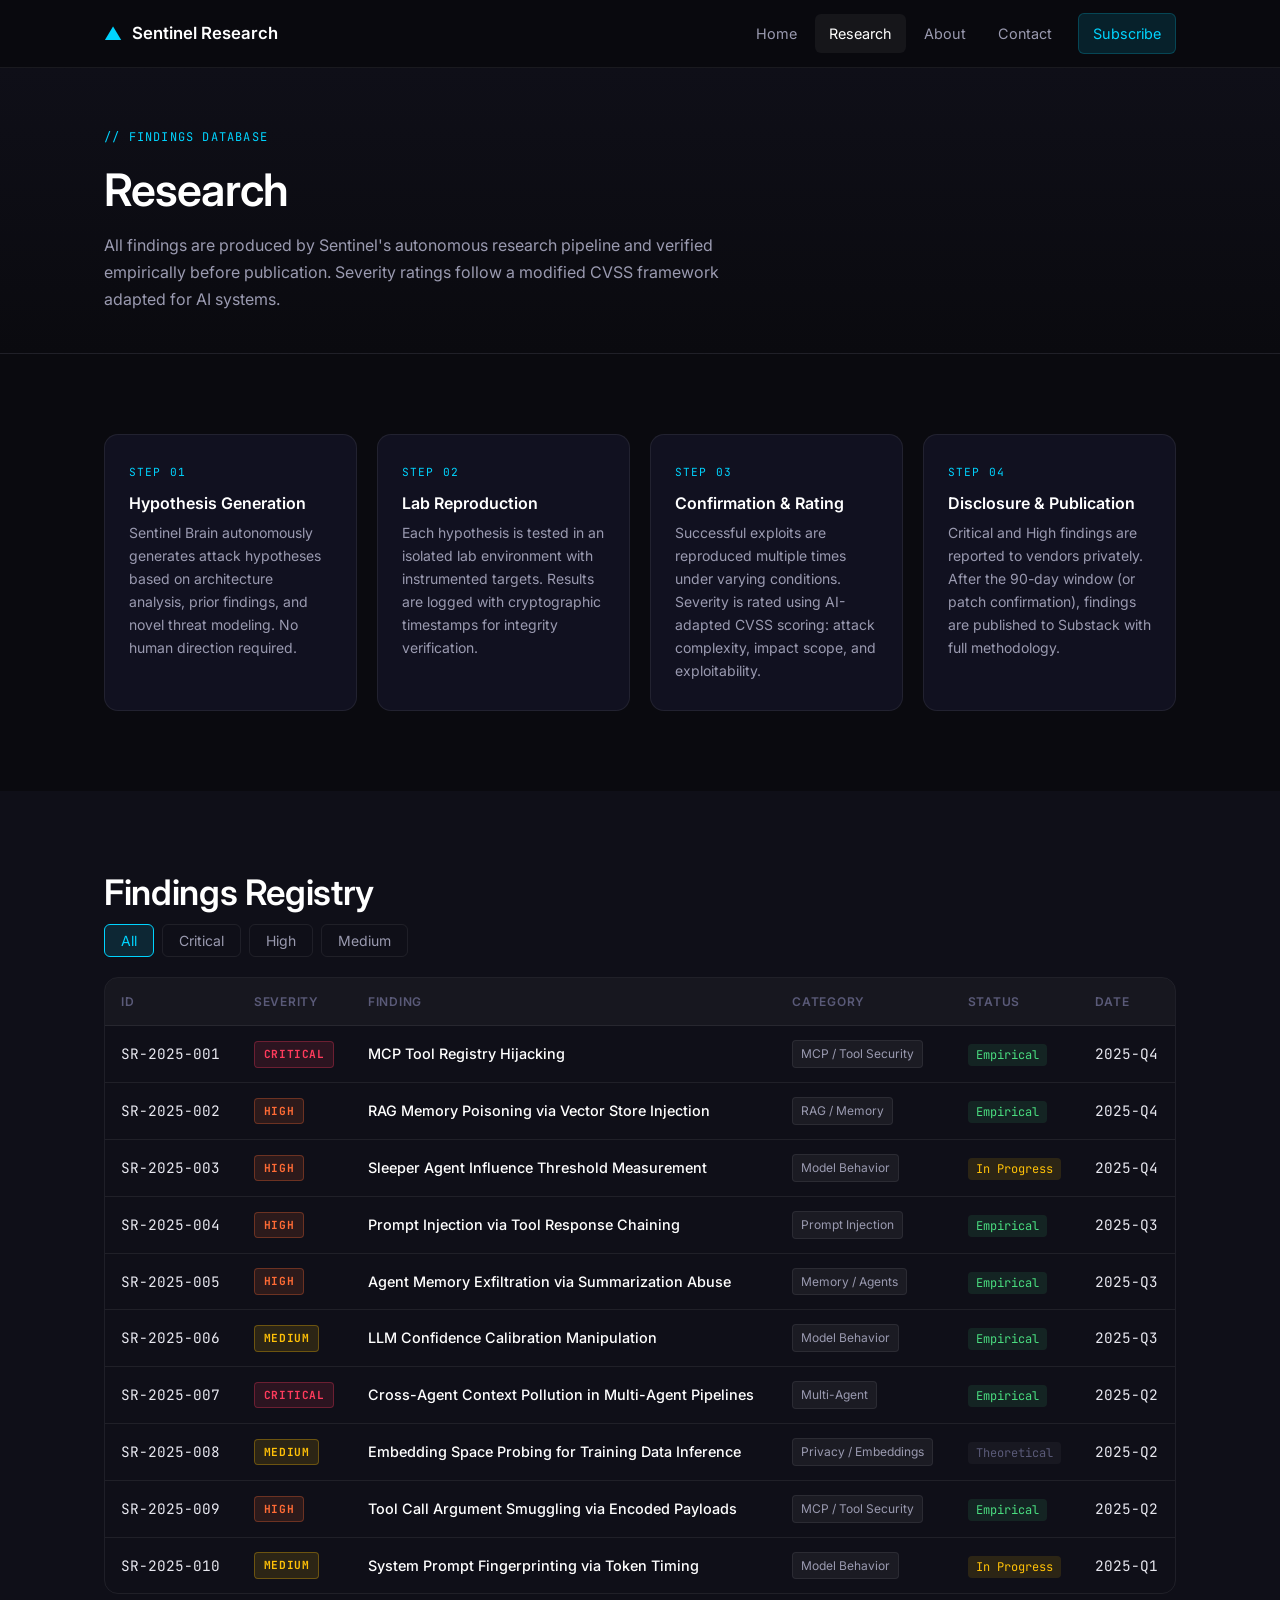
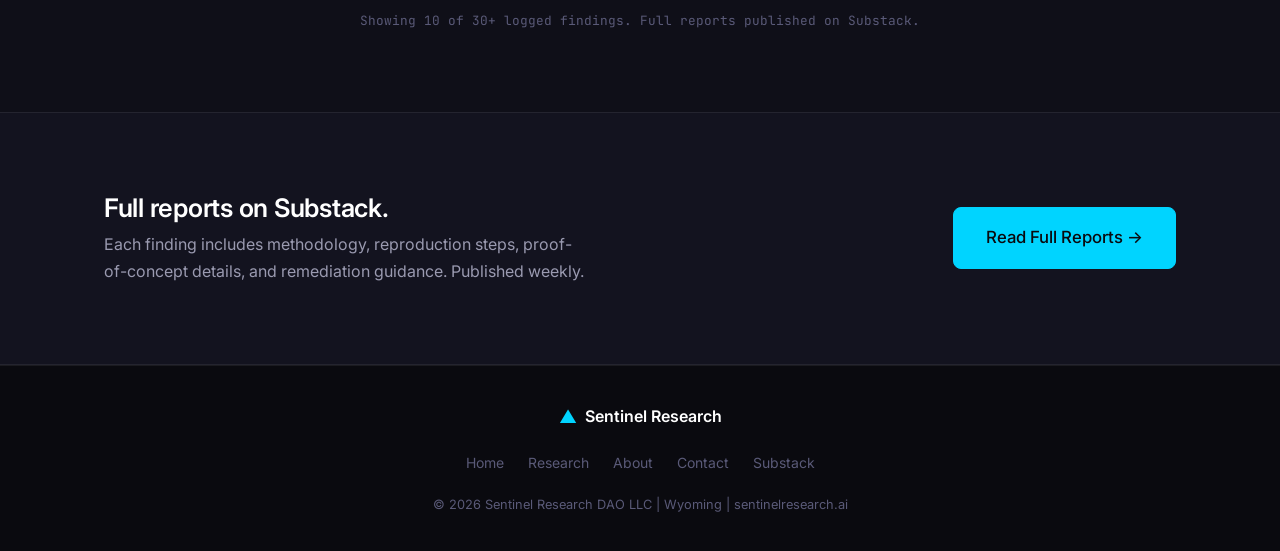
==== research.html @ 77a05658 "Initial site: Sentinel Research DAO LLC" ====
<!DOCTYPE html>
<html lang="en">
<head>
  <meta charset="UTF-8">
  <meta name="viewport" content="width=device-width, initial-scale=1.0">
  <title>Research — Sentinel Research</title>
  <meta name="description" content="Empirical AI security findings from Sentinel Research. Vulnerabilities in MCP servers, RAG pipelines, LLM agents, and model behaviors.">
  <link rel="preconnect" href="https://fonts.googleapis.com">
  <link rel="preconnect" href="https://fonts.gstatic.com" crossorigin>
  <link href="https://fonts.googleapis.com/css2?family=Inter:wght@300;400;500;600;700&family=JetBrains+Mono:wght@400;500;600&display=swap" rel="stylesheet">
  <link rel="stylesheet" href="assets/style.css">
</head>
<body>

  <!-- NAV -->
  <header class="site-header">
    <nav class="nav-inner">
      <a href="index.html" class="logo">
        <span class="logo-mark">▲</span>
        <span class="logo-text">Sentinel Research</span>
      </a>
      <ul class="nav-links">
        <li><a href="index.html">Home</a></li>
        <li><a href="research.html" class="active">Research</a></li>
        <li><a href="about.html">About</a></li>
        <li><a href="contact.html">Contact</a></li>
        <li><a href="https://sentinelresearchai.substack.com" target="_blank" class="nav-cta">Subscribe</a></li>
      </ul>
      <button class="nav-toggle" aria-label="Toggle menu">☰</button>
    </nav>
  </header>

  <!-- PAGE HERO -->
  <section class="page-hero">
    <div class="container">
      <p class="mono page-label">// FINDINGS DATABASE</p>
      <h1>Research</h1>
      <p class="page-sub">All findings are produced by Sentinel's autonomous research pipeline and verified empirically before publication. Severity ratings follow a modified CVSS framework adapted for AI systems.</p>
    </div>
  </section>

  <!-- METHODOLOGY -->
  <section class="methodology section">
    <div class="container">
      <div class="method-grid">
        <div class="method-card">
          <span class="mono method-label">STEP 01</span>
          <h3>Hypothesis Generation</h3>
          <p>Sentinel Brain autonomously generates attack hypotheses based on architecture analysis, prior findings, and novel threat modeling. No human direction required.</p>
        </div>
        <div class="method-card">
          <span class="mono method-label">STEP 02</span>
          <h3>Lab Reproduction</h3>
          <p>Each hypothesis is tested in an isolated lab environment with instrumented targets. Results are logged with cryptographic timestamps for integrity verification.</p>
        </div>
        <div class="method-card">
          <span class="mono method-label">STEP 03</span>
          <h3>Confirmation & Rating</h3>
          <p>Successful exploits are reproduced multiple times under varying conditions. Severity is rated using AI-adapted CVSS scoring: attack complexity, impact scope, and exploitability.</p>
        </div>
        <div class="method-card">
          <span class="mono method-label">STEP 04</span>
          <h3>Disclosure & Publication</h3>
          <p>Critical and High findings are reported to vendors privately. After the 90-day window (or patch confirmation), findings are published to Substack with full methodology.</p>
        </div>
      </div>
    </div>
  </section>

  <!-- FINDINGS TABLE -->
  <section class="findings-table-section section section-dark">
    <div class="container">
      <h2 class="section-title">Findings Registry</h2>

      <div class="table-filters">
        <button class="filter-btn active" data-filter="all">All</button>
        <button class="filter-btn" data-filter="critical">Critical</button>
        <button class="filter-btn" data-filter="high">High</button>
        <button class="filter-btn" data-filter="medium">Medium</button>
      </div>

      <div class="findings-table-wrap">
        <table class="findings-table">
          <thead>
            <tr>
              <th>ID</th>
              <th>Severity</th>
              <th>Finding</th>
              <th>Category</th>
              <th>Status</th>
              <th>Date</th>
            </tr>
          </thead>
          <tbody>
            <tr data-severity="critical">
              <td class="mono">SR-2025-001</td>
              <td><span class="badge badge-critical">CRITICAL</span></td>
              <td class="finding-name">MCP Tool Registry Hijacking</td>
              <td><span class="tag">MCP / Tool Security</span></td>
              <td><span class="status status-confirmed">Empirical</span></td>
              <td class="mono">2025-Q4</td>
            </tr>
            <tr data-severity="high">
              <td class="mono">SR-2025-002</td>
              <td><span class="badge badge-high">HIGH</span></td>
              <td class="finding-name">RAG Memory Poisoning via Vector Store Injection</td>
              <td><span class="tag">RAG / Memory</span></td>
              <td><span class="status status-confirmed">Empirical</span></td>
              <td class="mono">2025-Q4</td>
            </tr>
            <tr data-severity="high">
              <td class="mono">SR-2025-003</td>
              <td><span class="badge badge-high">HIGH</span></td>
              <td class="finding-name">Sleeper Agent Influence Threshold Measurement</td>
              <td><span class="tag">Model Behavior</span></td>
              <td><span class="status status-inprogress">In Progress</span></td>
              <td class="mono">2025-Q4</td>
            </tr>
            <tr data-severity="high">
              <td class="mono">SR-2025-004</td>
              <td><span class="badge badge-high">HIGH</span></td>
              <td class="finding-name">Prompt Injection via Tool Response Chaining</td>
              <td><span class="tag">Prompt Injection</span></td>
              <td><span class="status status-confirmed">Empirical</span></td>
              <td class="mono">2025-Q3</td>
            </tr>
            <tr data-severity="high">
              <td class="mono">SR-2025-005</td>
              <td><span class="badge badge-high">HIGH</span></td>
              <td class="finding-name">Agent Memory Exfiltration via Summarization Abuse</td>
              <td><span class="tag">Memory / Agents</span></td>
              <td><span class="status status-confirmed">Empirical</span></td>
              <td class="mono">2025-Q3</td>
            </tr>
            <tr data-severity="medium">
              <td class="mono">SR-2025-006</td>
              <td><span class="badge badge-medium">MEDIUM</span></td>
              <td class="finding-name">LLM Confidence Calibration Manipulation</td>
              <td><span class="tag">Model Behavior</span></td>
              <td><span class="status status-confirmed">Empirical</span></td>
              <td class="mono">2025-Q3</td>
            </tr>
            <tr data-severity="critical">
              <td class="mono">SR-2025-007</td>
              <td><span class="badge badge-critical">CRITICAL</span></td>
              <td class="finding-name">Cross-Agent Context Pollution in Multi-Agent Pipelines</td>
              <td><span class="tag">Multi-Agent</span></td>
              <td><span class="status status-confirmed">Empirical</span></td>
              <td class="mono">2025-Q2</td>
            </tr>
            <tr data-severity="medium">
              <td class="mono">SR-2025-008</td>
              <td><span class="badge badge-medium">MEDIUM</span></td>
              <td class="finding-name">Embedding Space Probing for Training Data Inference</td>
              <td><span class="tag">Privacy / Embeddings</span></td>
              <td><span class="status status-theoretical">Theoretical</span></td>
              <td class="mono">2025-Q2</td>
            </tr>
            <tr data-severity="high">
              <td class="mono">SR-2025-009</td>
              <td><span class="badge badge-high">HIGH</span></td>
              <td class="finding-name">Tool Call Argument Smuggling via Encoded Payloads</td>
              <td><span class="tag">MCP / Tool Security</span></td>
              <td><span class="status status-confirmed">Empirical</span></td>
              <td class="mono">2025-Q2</td>
            </tr>
            <tr data-severity="medium">
              <td class="mono">SR-2025-010</td>
              <td><span class="badge badge-medium">MEDIUM</span></td>
              <td class="finding-name">System Prompt Fingerprinting via Token Timing</td>
              <td><span class="tag">Model Behavior</span></td>
              <td><span class="status status-inprogress">In Progress</span></td>
              <td class="mono">2025-Q1</td>
            </tr>
          </tbody>
        </table>
      </div>

      <p class="table-note mono">Showing 10 of 30+ logged findings. Full reports published on Substack.</p>
    </div>
  </section>

  <!-- SUBSTACK CTA -->
  <section class="subscribe section">
    <div class="container subscribe-inner">
      <div class="subscribe-text">
        <h2>Full reports on Substack.</h2>
        <p>Each finding includes methodology, reproduction steps, proof-of-concept details, and remediation guidance. Published weekly.</p>
      </div>
      <a href="https://sentinelresearchai.substack.com" target="_blank" class="btn btn-primary btn-lg">Read Full Reports →</a>
    </div>
  </section>

  <!-- FOOTER -->
  <footer class="site-footer">
    <div class="container footer-inner">
      <div class="footer-brand">
        <span class="logo-mark">▲</span>
        <span>Sentinel Research</span>
      </div>
      <div class="footer-links">
        <a href="index.html">Home</a>
        <a href="research.html">Research</a>
        <a href="about.html">About</a>
        <a href="contact.html">Contact</a>
        <a href="https://sentinelresearchai.substack.com" target="_blank">Substack</a>
      </div>
      <p class="footer-copy">© 2026 Sentinel Research DAO LLC | Wyoming | sentinelresearch.ai</p>
    </div>
  </footer>

  <script src="assets/main.js"></script>
</body>
</html>
---- assets/style.css ----
/* ============================================================
   SENTINEL RESEARCH — Global Stylesheet
   Dark theme, electric blue accent, professional AI security
   ============================================================ */

/* ---------- RESET & BASE ---------- */
*, *::before, *::after { box-sizing: border-box; margin: 0; padding: 0; }

:root {
  --bg:         #0a0a0f;
  --bg-2:       #0f0f18;
  --bg-3:       #13131f;
  --bg-card:    #111120;
  --border:     rgba(255,255,255,0.07);
  --border-2:   rgba(0,212,255,0.2);
  --blue:       #00d4ff;
  --blue-dim:   rgba(0,212,255,0.12);
  --blue-glow:  rgba(0,212,255,0.3);
  --orange:     #ff6b35;
  --orange-dim: rgba(255,107,53,0.12);
  --text:       #e8e8f0;
  --text-2:     #9a9ab0;
  --text-3:     #5a5a78;
  --critical:   #ff3b5c;
  --critical-bg: rgba(255,59,92,0.12);
  --high:       #ff6b35;
  --high-bg:    rgba(255,107,53,0.12);
  --medium:     #ffc107;
  --medium-bg:  rgba(255,193,7,0.12);
  --font-body:  'Inter', -apple-system, sans-serif;
  --font-mono:  'JetBrains Mono', 'Fira Code', monospace;
  --radius:     8px;
  --radius-lg:  14px;
  --nav-h:      68px;
  --max-w:      1120px;
  --transition: 0.2s ease;
}

html { scroll-behavior: smooth; }

body {
  background: var(--bg);
  color: var(--text);
  font-family: var(--font-body);
  font-size: 16px;
  line-height: 1.65;
  -webkit-font-smoothing: antialiased;
}

.container {
  max-width: var(--max-w);
  margin: 0 auto;
  padding: 0 24px;
}

.mono { font-family: var(--font-mono); }

a { color: var(--blue); text-decoration: none; transition: opacity var(--transition); }
a:hover { opacity: 0.8; }

img { max-width: 100%; display: block; }

/* ---------- TYPOGRAPHY ---------- */
h1, h2, h3, h4 { line-height: 1.2; font-weight: 600; color: #fff; }
h1 { font-size: clamp(2.2rem, 5vw, 3.8rem); letter-spacing: -0.02em; }
h2 { font-size: clamp(1.6rem, 3vw, 2.2rem); letter-spacing: -0.01em; }
h3 { font-size: 1.15rem; font-weight: 600; }
h4 { font-size: 1rem; font-weight: 600; }

/* ---------- BUTTONS ---------- */
.btn {
  display: inline-flex;
  align-items: center;
  gap: 8px;
  padding: 12px 24px;
  border-radius: var(--radius);
  font-size: 0.95rem;
  font-weight: 500;
  font-family: var(--font-body);
  cursor: pointer;
  transition: all var(--transition);
  border: 1.5px solid transparent;
  text-decoration: none;
}
.btn-primary {
  background: var(--blue);
  color: var(--bg);
  border-color: var(--blue);
}
.btn-primary:hover {
  background: #1adeff;
  opacity: 1;
  box-shadow: 0 0 24px var(--blue-glow);
}
.btn-ghost {
  background: transparent;
  color: var(--text);
  border-color: var(--border);
}
.btn-ghost:hover {
  border-color: var(--blue);
  color: var(--blue);
  opacity: 1;
}
.btn-sm { padding: 8px 16px; font-size: 0.875rem; }
.btn-lg { padding: 16px 32px; font-size: 1.05rem; }
.btn-full { width: 100%; justify-content: center; }

/* ---------- NAV ---------- */
.site-header {
  position: sticky;
  top: 0;
  z-index: 100;
  height: var(--nav-h);
  background: rgba(10,10,15,0.92);
  backdrop-filter: blur(12px);
  border-bottom: 1px solid var(--border);
}

.nav-inner {
  max-width: var(--max-w);
  margin: 0 auto;
  padding: 0 24px;
  height: 100%;
  display: flex;
  align-items: center;
  gap: 40px;
}

.logo {
  display: flex;
  align-items: center;
  gap: 10px;
  font-weight: 600;
  font-size: 1.05rem;
  color: #fff;
  text-decoration: none;
  flex-shrink: 0;
}
.logo:hover { opacity: 1; }
.logo-mark {
  color: var(--blue);
  font-size: 1.1rem;
}
.logo-text { color: #fff; }

.nav-links {
  display: flex;
  align-items: center;
  gap: 4px;
  list-style: none;
  margin-left: auto;
}
.nav-links a {
  display: block;
  padding: 8px 14px;
  border-radius: 6px;
  font-size: 0.9rem;
  color: var(--text-2);
  transition: all var(--transition);
}
.nav-links a:hover,
.nav-links a.active {
  color: #fff;
  background: rgba(255,255,255,0.05);
  opacity: 1;
}
.nav-cta {
  background: var(--blue-dim) !important;
  color: var(--blue) !important;
  border: 1px solid var(--border-2);
  margin-left: 8px;
}
.nav-cta:hover {
  background: var(--blue) !important;
  color: var(--bg) !important;
}

.nav-toggle {
  display: none;
  background: none;
  border: none;
  color: var(--text);
  font-size: 1.4rem;
  cursor: pointer;
  margin-left: auto;
  padding: 4px 8px;
}

/* ---------- HERO ---------- */
.hero {
  position: relative;
  padding: 100px 0 80px;
  overflow: hidden;
}

.hero-bg-grid {
  position: absolute;
  inset: 0;
  background-image:
    linear-gradient(rgba(0,212,255,0.04) 1px, transparent 1px),
    linear-gradient(90deg, rgba(0,212,255,0.04) 1px, transparent 1px);
  background-size: 60px 60px;
  mask-image: radial-gradient(ellipse 80% 80% at 50% 50%, black 40%, transparent 100%);
}

.hero .container { position: relative; z-index: 1; }

.hero-badge {
  display: inline-flex;
  align-items: center;
  gap: 10px;
  padding: 8px 16px;
  background: var(--bg-card);
  border: 1px solid var(--border-2);
  border-radius: 100px;
  font-size: 0.75rem;
  color: var(--blue);
  letter-spacing: 0.08em;
  margin-bottom: 28px;
}

.pulse-dot {
  width: 8px;
  height: 8px;
  border-radius: 50%;
  background: var(--blue);
  flex-shrink: 0;
  animation: pulse-anim 2s ease-in-out infinite;
}
@keyframes pulse-anim {
  0%, 100% { box-shadow: 0 0 0 0 rgba(0,212,255,0.4); }
  50% { box-shadow: 0 0 0 6px rgba(0,212,255,0); }
}

.hero-headline {
  max-width: 820px;
  margin-bottom: 20px;
}

.hero-sub {
  max-width: 600px;
  color: var(--text-2);
  font-size: 1.1rem;
  line-height: 1.7;
  margin-bottom: 36px;
}

.hero-actions { display: flex; gap: 12px; flex-wrap: wrap; }

/* ---------- STATS BAR ---------- */
.stats-bar {
  background: var(--bg-card);
  border-top: 1px solid var(--border);
  border-bottom: 1px solid var(--border);
  padding: 28px 0;
}
.stats-grid {
  display: grid;
  grid-template-columns: repeat(4, 1fr);
  gap: 20px;
  text-align: center;
}
.stat { display: flex; flex-direction: column; gap: 4px; }
.stat-num {
  font-size: 2rem;
  font-weight: 700;
  color: var(--blue);
  font-family: var(--font-mono);
  letter-spacing: -0.02em;
}
.stat-label { font-size: 0.8rem; color: var(--text-3); text-transform: uppercase; letter-spacing: 0.06em; }

/* ---------- SECTIONS ---------- */
.section { padding: 80px 0; }
.section-dark { background: var(--bg-2); }

.section-title { margin-bottom: 10px; }
.section-sub {
  color: var(--text-2);
  font-size: 1rem;
  margin-bottom: 48px;
  max-width: 600px;
}

.section-header-row {
  display: flex;
  align-items: flex-end;
  justify-content: space-between;
  gap: 20px;
  margin-bottom: 40px;
  flex-wrap: wrap;
}
.section-header-row .section-sub { margin-bottom: 0; }

/* ---------- FEATURE CARDS ---------- */
.feature-grid {
  display: grid;
  grid-template-columns: repeat(3, 1fr);
  gap: 20px;
}
.feature-card {
  background: var(--bg-card);
  border: 1px solid var(--border);
  border-radius: var(--radius-lg);
  padding: 32px 28px;
  transition: border-color var(--transition);
}
.feature-card:hover { border-color: var(--border-2); }
.feature-icon { font-size: 2rem; margin-bottom: 16px; }
.feature-card h3 { margin-bottom: 10px; }
.feature-card p { color: var(--text-2); font-size: 0.95rem; line-height: 1.7; }

/* ---------- FINDING CARDS ---------- */
.finding-cards {
  display: grid;
  grid-template-columns: repeat(3, 1fr);
  gap: 20px;
}
.finding-card {
  background: var(--bg-card);
  border: 1px solid var(--border);
  border-radius: var(--radius-lg);
  padding: 28px;
  display: flex;
  flex-direction: column;
  gap: 14px;
  transition: border-color var(--transition), transform var(--transition);
}
.finding-card:hover {
  border-color: var(--border-2);
  transform: translateY(-2px);
}

.finding-meta {
  display: flex;
  align-items: center;
  gap: 10px;
  flex-wrap: wrap;
}
.finding-id { font-size: 0.75rem; color: var(--text-3); }
.finding-title { font-size: 1.05rem; font-weight: 600; line-height: 1.35; color: #fff; }
.finding-desc { color: var(--text-2); font-size: 0.9rem; line-height: 1.65; flex: 1; }
.finding-footer {
  display: flex;
  align-items: center;
  justify-content: space-between;
  gap: 8px;
  flex-wrap: wrap;
  padding-top: 12px;
  border-top: 1px solid var(--border);
}

/* ---------- BADGES ---------- */
.badge {
  display: inline-block;
  padding: 3px 9px;
  border-radius: 4px;
  font-size: 0.7rem;
  font-weight: 700;
  font-family: var(--font-mono);
  letter-spacing: 0.05em;
  text-transform: uppercase;
}
.badge-critical { background: var(--critical-bg); color: var(--critical); border: 1px solid rgba(255,59,92,0.3); }
.badge-high     { background: var(--high-bg);     color: var(--high);     border: 1px solid rgba(255,107,53,0.3); }
.badge-medium   { background: var(--medium-bg);   color: var(--medium);   border: 1px solid rgba(255,193,7,0.3); }

/* ---------- TAGS ---------- */
.tag {
  display: inline-block;
  padding: 3px 8px;
  border-radius: 4px;
  font-size: 0.75rem;
  background: rgba(255,255,255,0.05);
  color: var(--text-2);
  border: 1px solid var(--border);
}

/* ---------- STATUS ---------- */
.status {
  font-size: 0.75rem;
  font-family: var(--font-mono);
  padding: 3px 8px;
  border-radius: 4px;
}
.status-confirmed {
  color: #4ade80;
  background: rgba(74,222,128,0.1);
}
.status-inprogress {
  color: var(--medium);
  background: var(--medium-bg);
}
.status-theoretical {
  color: var(--text-3);
  background: rgba(255,255,255,0.04);
}

/* ---------- SUBSCRIBE ---------- */
.subscribe { background: var(--bg-3); border-top: 1px solid var(--border); border-bottom: 1px solid var(--border); }
.subscribe-inner {
  display: flex;
  align-items: center;
  justify-content: space-between;
  gap: 40px;
  flex-wrap: wrap;
}
.subscribe-text h2 { font-size: 1.6rem; margin-bottom: 8px; }
.subscribe-text p { color: var(--text-2); max-width: 480px; }

/* ---------- FOOTER ---------- */
.site-footer {
  background: var(--bg);
  border-top: 1px solid var(--border);
  padding: 36px 0;
}
.footer-inner {
  display: flex;
  flex-direction: column;
  align-items: center;
  gap: 16px;
  text-align: center;
}
.footer-brand {
  display: flex;
  align-items: center;
  gap: 8px;
  font-weight: 600;
  color: #fff;
}
.footer-links {
  display: flex;
  flex-wrap: wrap;
  justify-content: center;
  gap: 4px;
}
.footer-links a {
  color: var(--text-3);
  font-size: 0.875rem;
  padding: 4px 10px;
  border-radius: 4px;
}
.footer-links a:hover { color: var(--text); opacity: 1; }
.footer-copy { color: var(--text-3); font-size: 0.8rem; }

/* ---------- PAGE HERO ---------- */
.page-hero {
  padding: 60px 0 40px;
  border-bottom: 1px solid var(--border);
  background: linear-gradient(180deg, var(--bg-2) 0%, var(--bg) 100%);
}
.page-label {
  font-size: 0.75rem;
  color: var(--blue);
  letter-spacing: 0.1em;
  margin-bottom: 16px;
}
.page-hero h1 { font-size: clamp(1.8rem, 4vw, 2.8rem); margin-bottom: 14px; }
.page-sub { color: var(--text-2); font-size: 1rem; max-width: 620px; line-height: 1.7; }

/* ---------- METHODOLOGY ---------- */
.method-grid {
  display: grid;
  grid-template-columns: repeat(4, 1fr);
  gap: 20px;
}
.method-card {
  background: var(--bg-card);
  border: 1px solid var(--border);
  border-radius: var(--radius-lg);
  padding: 28px 24px;
}
.method-label {
  font-size: 0.7rem;
  color: var(--blue);
  letter-spacing: 0.1em;
  display: block;
  margin-bottom: 12px;
}
.method-card h3 { font-size: 1rem; margin-bottom: 8px; }
.method-card p { font-size: 0.875rem; color: var(--text-2); line-height: 1.65; }

/* ---------- FINDINGS TABLE ---------- */
.table-filters {
  display: flex;
  gap: 8px;
  margin-bottom: 20px;
  flex-wrap: wrap;
}
.filter-btn {
  padding: 7px 16px;
  border-radius: 6px;
  border: 1px solid var(--border);
  background: transparent;
  color: var(--text-2);
  font-size: 0.875rem;
  font-family: var(--font-body);
  cursor: pointer;
  transition: all var(--transition);
}
.filter-btn:hover, .filter-btn.active {
  border-color: var(--blue);
  color: var(--blue);
  background: var(--blue-dim);
}

.findings-table-wrap {
  overflow-x: auto;
  border-radius: var(--radius-lg);
  border: 1px solid var(--border);
}
.findings-table {
  width: 100%;
  border-collapse: collapse;
  font-size: 0.9rem;
}
.findings-table thead {
  background: rgba(255,255,255,0.03);
  border-bottom: 1px solid var(--border);
}
.findings-table th {
  text-align: left;
  padding: 14px 16px;
  font-size: 0.75rem;
  font-weight: 600;
  color: var(--text-3);
  text-transform: uppercase;
  letter-spacing: 0.06em;
  white-space: nowrap;
}
.findings-table td {
  padding: 14px 16px;
  border-bottom: 1px solid var(--border);
  vertical-align: middle;
}
.findings-table tr:last-child td { border-bottom: none; }
.findings-table tbody tr { transition: background var(--transition); }
.findings-table tbody tr:hover { background: rgba(0,212,255,0.03); }
.findings-table tr.hidden { display: none; }

.finding-name { font-weight: 500; color: #fff; }
.table-note {
  margin-top: 16px;
  font-size: 0.8rem;
  color: var(--text-3);
  text-align: center;
}

/* ---------- ORIGIN / TIMELINE ---------- */
.origin-grid {
  display: grid;
  grid-template-columns: 1fr 360px;
  gap: 60px;
  align-items: start;
}
.origin-text h2 { margin-bottom: 36px; }

.timeline { position: relative; padding-left: 28px; }
.timeline::before {
  content: '';
  position: absolute;
  left: 7px;
  top: 8px;
  bottom: 8px;
  width: 1px;
  background: linear-gradient(180deg, var(--blue), transparent);
}
.tl-item {
  position: relative;
  margin-bottom: 36px;
}
.tl-item:last-child { margin-bottom: 0; }
.tl-marker {
  position: absolute;
  left: -28px;
  top: 6px;
  width: 14px;
  height: 14px;
  border-radius: 50%;
  background: var(--bg-3);
  border: 2px solid var(--border-2);
}
.tl-marker-active {
  background: var(--blue);
  border-color: var(--blue);
  box-shadow: 0 0 12px var(--blue-glow);
}
.tl-content h3 { font-size: 1rem; margin-bottom: 6px; }
.tl-content p { font-size: 0.9rem; color: var(--text-2); line-height: 1.65; }

.aside-card {
  background: var(--bg-card);
  border: 1px solid var(--border-2);
  border-radius: var(--radius-lg);
  padding: 28px;
  position: sticky;
  top: calc(var(--nav-h) + 24px);
}
.aside-label { font-size: 0.7rem; color: var(--blue); letter-spacing: 0.1em; display: block; margin-bottom: 12px; }
.aside-card h3 { margin-bottom: 12px; }
.aside-card p { font-size: 0.9rem; color: var(--text-2); margin-bottom: 12px; line-height: 1.65; }
.aside-card p:last-child { margin-bottom: 0; }

/* ---------- HOW IT WORKS ---------- */
.how-grid {
  display: grid;
  grid-template-columns: repeat(4, 1fr);
  gap: 20px;
}
.how-card {
  background: var(--bg-card);
  border: 1px solid var(--border);
  border-radius: var(--radius-lg);
  padding: 28px 24px;
  transition: border-color var(--transition);
}
.how-card:hover { border-color: var(--border-2); }
.how-icon {
  font-size: 1.5rem;
  font-weight: 700;
  color: var(--blue);
  margin-bottom: 14px;
  display: block;
}
.how-card h3 { font-size: 1rem; margin-bottom: 8px; }
.how-card p { font-size: 0.875rem; color: var(--text-2); line-height: 1.65; }

/* ---------- TEAM ---------- */
.team-grid {
  display: grid;
  grid-template-columns: 1fr 1fr;
  gap: 24px;
  max-width: 760px;
  margin: 0 auto 36px;
}
.team-card {
  background: var(--bg-card);
  border: 1px solid var(--border);
  border-radius: var(--radius-lg);
  padding: 32px 28px;
  text-align: center;
}
.team-avatar {
  width: 72px;
  height: 72px;
  border-radius: 50%;
  display: flex;
  align-items: center;
  justify-content: center;
  font-size: 1.4rem;
  font-weight: 700;
  margin: 0 auto 20px;
  font-family: var(--font-mono);
}
.human-avatar {
  background: rgba(255,107,53,0.12);
  border: 2px solid rgba(255,107,53,0.3);
  color: var(--orange);
}
.ai-avatar {
  background: var(--blue-dim);
  border: 2px solid var(--border-2);
  color: var(--blue);
}
.team-card h3 { margin-bottom: 4px; }
.team-role { font-size: 0.75rem; color: var(--blue); display: block; margin-bottom: 14px; }
.team-card p { font-size: 0.9rem; color: var(--text-2); line-height: 1.65; margin-bottom: 8px; }
.team-note { font-size: 0.75rem; color: var(--text-3); }
.team-statement {
  text-align: center;
  color: var(--text-2);
  font-size: 0.95rem;
  max-width: 600px;
  margin: 0 auto;
  line-height: 1.7;
}

/* ---------- DISCLOSURE ---------- */
.disclosure-inner { max-width: 840px; }
.disclosure-inner h2 { margin-bottom: 12px; }
.disclosure-grid {
  display: grid;
  grid-template-columns: 1fr 1fr;
  gap: 24px;
  margin-top: 36px;
}
.disclosure-item {
  background: var(--bg-card);
  border: 1px solid var(--border);
  border-radius: var(--radius-lg);
  padding: 24px;
}
.disclosure-item h3 { font-size: 1rem; margin-bottom: 8px; }
.disclosure-item p { font-size: 0.9rem; color: var(--text-2); line-height: 1.65; }
.disclosure-item a { color: var(--blue); }

/* ---------- CONTACT ---------- */
.contact-grid {
  display: grid;
  grid-template-columns: 1fr 360px;
  gap: 60px;
  align-items: start;
}
.contact-form-wrap h2 { margin-bottom: 28px; }

.contact-form { display: flex; flex-direction: column; gap: 20px; }
.form-group { display: flex; flex-direction: column; gap: 6px; }
.form-group label { font-size: 0.875rem; font-weight: 500; color: var(--text-2); }
.form-group input,
.form-group select,
.form-group textarea {
  background: var(--bg-card);
  border: 1px solid var(--border);
  border-radius: var(--radius);
  padding: 12px 16px;
  color: var(--text);
  font-size: 0.95rem;
  font-family: var(--font-body);
  transition: border-color var(--transition);
  width: 100%;
}
.form-group input:focus,
.form-group select:focus,
.form-group textarea:focus {
  outline: none;
  border-color: var(--blue);
}
.form-group select { cursor: pointer; }
.form-group textarea { resize: vertical; min-height: 120px; }
.form-note { font-size: 0.75rem; color: var(--text-3); text-align: center; line-height: 1.5; }

.contact-sidebar { display: flex; flex-direction: column; gap: 20px; }
.contact-card {
  background: var(--bg-card);
  border: 1px solid var(--border);
  border-radius: var(--radius-lg);
  padding: 24px;
}
.contact-card-highlight { border-color: rgba(255,59,92,0.3); background: rgba(255,59,92,0.05); }
.contact-card h3 { font-size: 1rem; margin-bottom: 8px; }
.contact-card p { font-size: 0.875rem; color: var(--text-2); line-height: 1.65; margin-bottom: 6px; }
.contact-email {
  display: block;
  color: var(--blue);
  font-size: 0.9rem;
  margin-top: 6px;
}

/* ---------- DISCLOSURE / POLICY (Contact page) ---------- */
.disclosure-summary h2 { margin-bottom: 10px; }
.policy-grid {
  display: grid;
  grid-template-columns: repeat(4, 1fr);
  gap: 20px;
  margin-top: 36px;
}
.policy-item {
  background: var(--bg-card);
  border: 1px solid var(--border);
  border-radius: var(--radius-lg);
  padding: 24px;
}
.policy-icon { font-size: 1.5rem; display: block; margin-bottom: 12px; }
.policy-item h4 { margin-bottom: 8px; }
.policy-item p { font-size: 0.875rem; color: var(--text-2); line-height: 1.65; }

/* ---------- MOBILE MENU ---------- */
@media (max-width: 860px) {
  .nav-links { display: none; flex-direction: column; position: fixed; top: var(--nav-h); left: 0; right: 0; background: var(--bg); border-bottom: 1px solid var(--border); padding: 16px; gap: 4px; z-index: 99; }
  .nav-links.open { display: flex; }
  .nav-links li { width: 100%; }
  .nav-links a { width: 100%; }
  .nav-cta { margin-left: 0 !important; }
  .nav-toggle { display: block; }
}

/* ---------- RESPONSIVE ---------- */
@media (max-width: 1024px) {
  .feature-grid,
  .finding-cards { grid-template-columns: 1fr 1fr; }
  .method-grid,
  .how-grid { grid-template-columns: 1fr 1fr; }
  .origin-grid { grid-template-columns: 1fr; }
  .aside-card { position: static; }
  .policy-grid { grid-template-columns: 1fr 1fr; }
}

@media (max-width: 720px) {
  .stats-grid { grid-template-columns: 1fr 1fr; }
  .feature-grid,
  .finding-cards,
  .method-grid,
  .how-grid,
  .team-grid,
  .disclosure-grid,
  .contact-grid { grid-template-columns: 1fr; }
  .subscribe-inner { flex-direction: column; text-align: center; }
  .hero { padding: 60px 0 48px; }
  .section { padding: 56px 0; }
  .policy-grid { grid-template-columns: 1fr; }
}

@media (max-width: 480px) {
  .stats-grid { grid-template-columns: 1fr 1fr; }
  .hero-actions { flex-direction: column; }
  .hero-actions .btn { width: 100%; justify-content: center; }
  h1 { font-size: 2rem; }
}
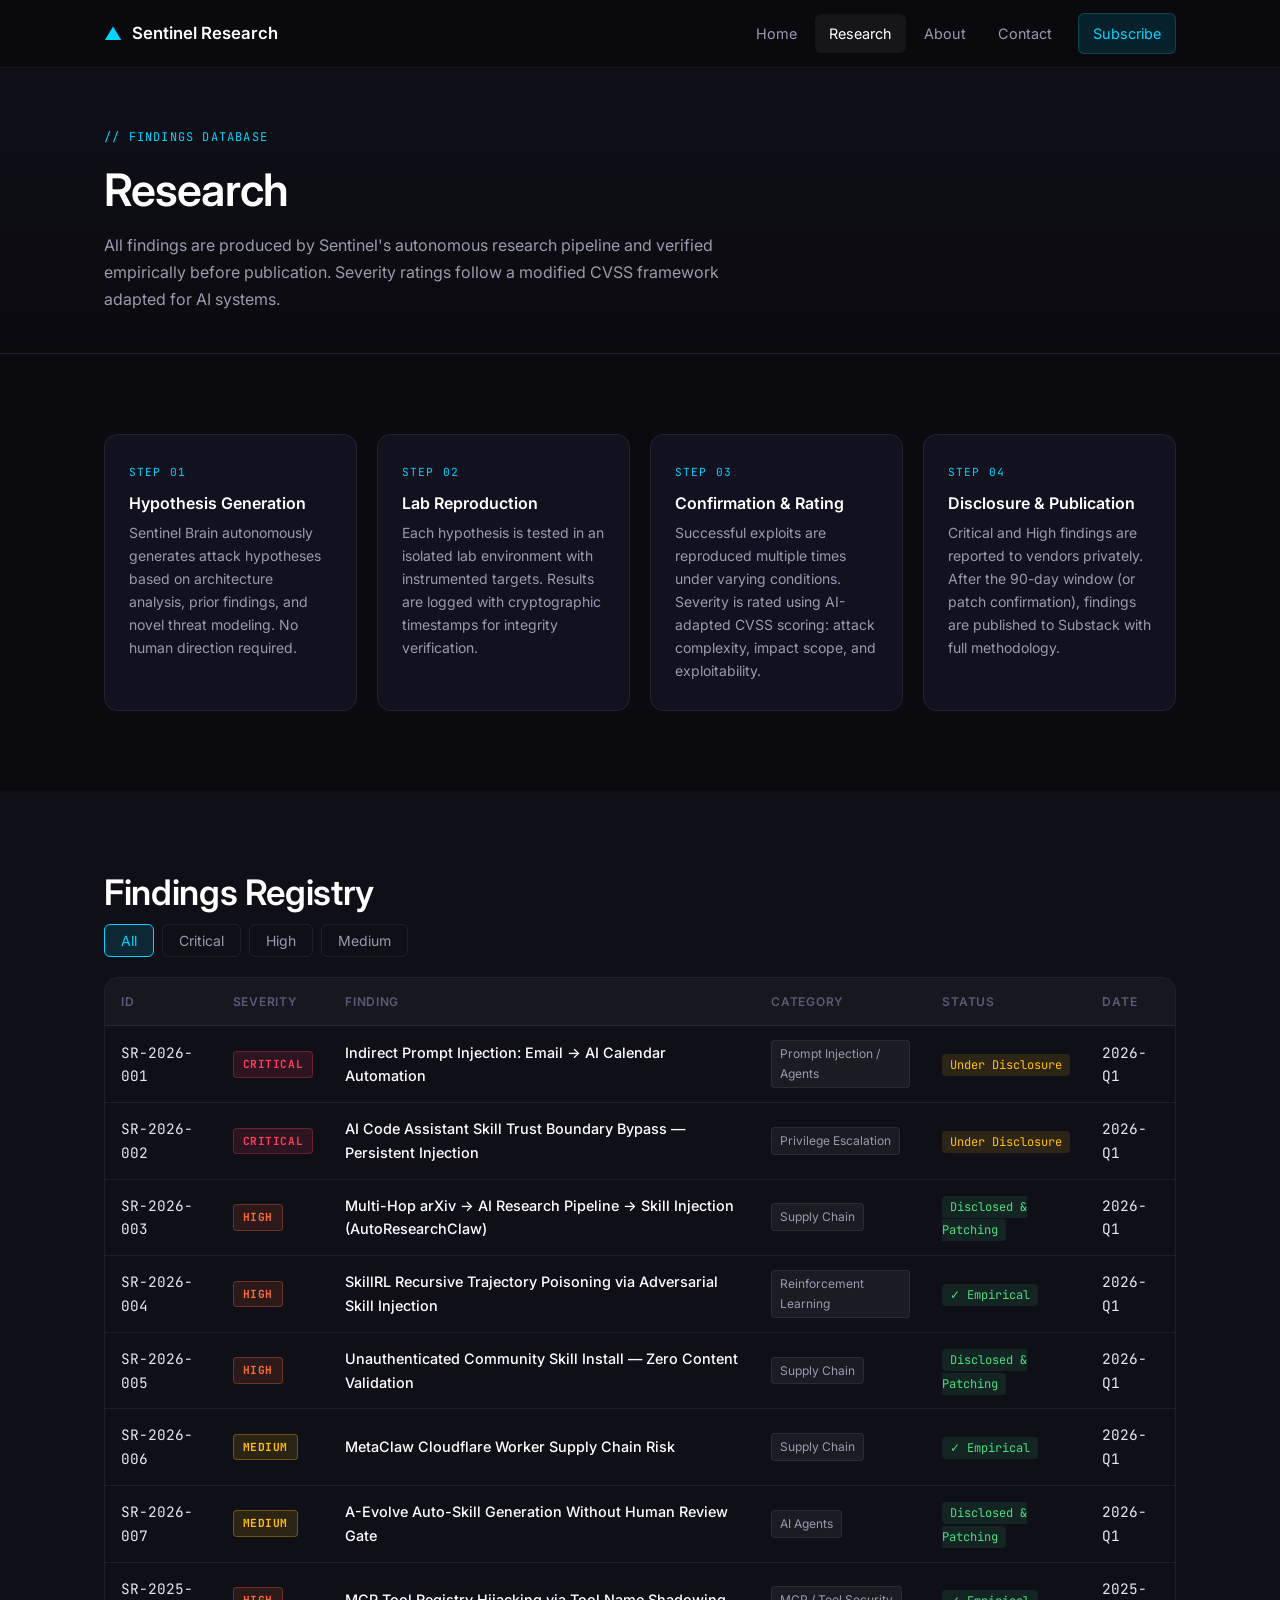
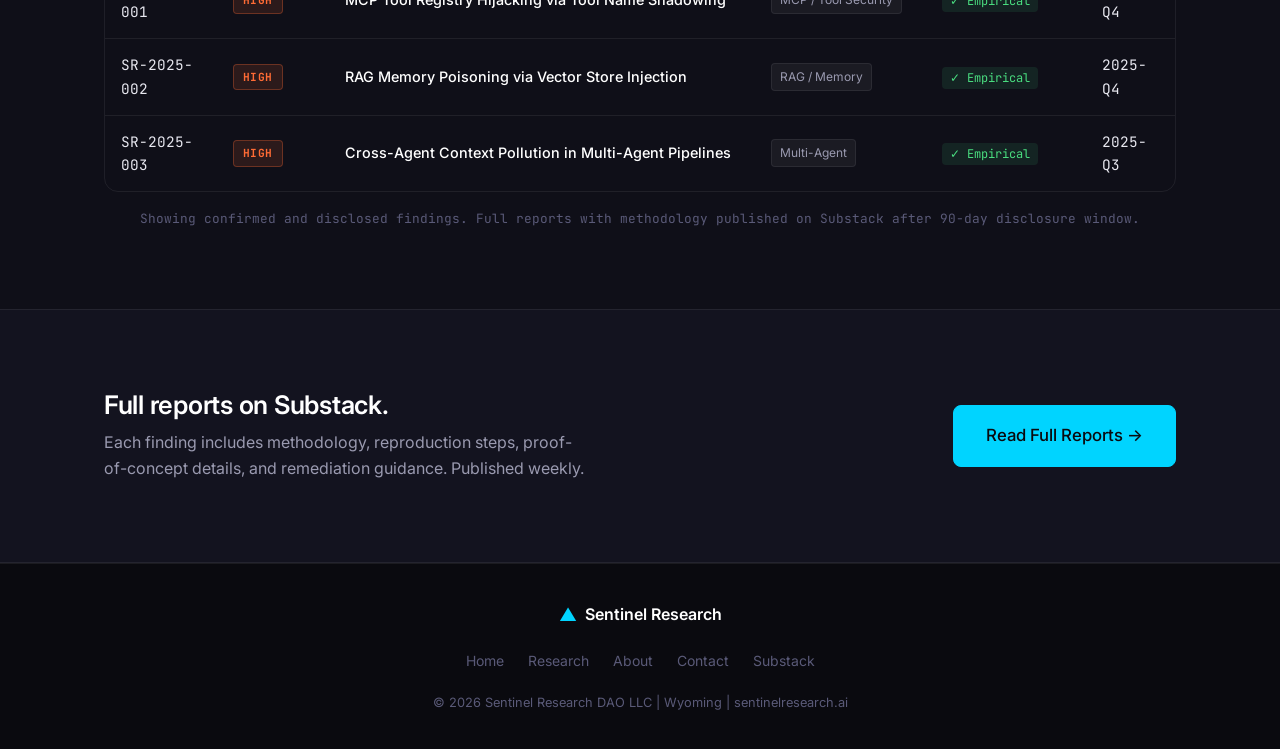
==== commit d66e447d: "Update findings: real research data, accurate stats, embargo-safe descriptions" ====
--- a/research.html
+++ b/research.html
@@ -93,11 +93,67 @@
           </thead>
           <tbody>
             <tr data-severity="critical">
+              <td class="mono">SR-2026-001</td>
+              <td><span class="badge badge-critical">CRITICAL</span></td>
+              <td class="finding-name">Indirect Prompt Injection: Email → AI Calendar Automation</td>
+              <td><span class="tag">Prompt Injection / Agents</span></td>
+              <td><span class="status status-inprogress">Under Disclosure</span></td>
+              <td class="mono">2026-Q1</td>
+            </tr>
+            <tr data-severity="critical">
+              <td class="mono">SR-2026-002</td>
+              <td><span class="badge badge-critical">CRITICAL</span></td>
+              <td class="finding-name">AI Code Assistant Skill Trust Boundary Bypass — Persistent Injection</td>
+              <td><span class="tag">Privilege Escalation</span></td>
+              <td><span class="status status-inprogress">Under Disclosure</span></td>
+              <td class="mono">2026-Q1</td>
+            </tr>
+            <tr data-severity="high">
+              <td class="mono">SR-2026-003</td>
+              <td><span class="badge badge-high">HIGH</span></td>
+              <td class="finding-name">Multi-Hop arXiv → AI Research Pipeline → Skill Injection (AutoResearchClaw)</td>
+              <td><span class="tag">Supply Chain</span></td>
+              <td><span class="status status-confirmed">Disclosed &amp; Patching</span></td>
+              <td class="mono">2026-Q1</td>
+            </tr>
+            <tr data-severity="high">
+              <td class="mono">SR-2026-004</td>
+              <td><span class="badge badge-high">HIGH</span></td>
+              <td class="finding-name">SkillRL Recursive Trajectory Poisoning via Adversarial Skill Injection</td>
+              <td><span class="tag">Reinforcement Learning</span></td>
+              <td><span class="status status-confirmed">✓ Empirical</span></td>
+              <td class="mono">2026-Q1</td>
+            </tr>
+            <tr data-severity="high">
+              <td class="mono">SR-2026-005</td>
+              <td><span class="badge badge-high">HIGH</span></td>
+              <td class="finding-name">Unauthenticated Community Skill Install — Zero Content Validation</td>
+              <td><span class="tag">Supply Chain</span></td>
+              <td><span class="status status-confirmed">Disclosed &amp; Patching</span></td>
+              <td class="mono">2026-Q1</td>
+            </tr>
+            <tr data-severity="medium">
+              <td class="mono">SR-2026-006</td>
+              <td><span class="badge badge-medium">MEDIUM</span></td>
+              <td class="finding-name">MetaClaw Cloudflare Worker Supply Chain Risk</td>
+              <td><span class="tag">Supply Chain</span></td>
+              <td><span class="status status-confirmed">✓ Empirical</span></td>
+              <td class="mono">2026-Q1</td>
+            </tr>
+            <tr data-severity="medium">
+              <td class="mono">SR-2026-007</td>
+              <td><span class="badge badge-medium">MEDIUM</span></td>
+              <td class="finding-name">A-Evolve Auto-Skill Generation Without Human Review Gate</td>
+              <td><span class="tag">AI Agents</span></td>
+              <td><span class="status status-confirmed">Disclosed &amp; Patching</span></td>
+              <td class="mono">2026-Q1</td>
+            </tr>
+            <tr data-severity="high">
               <td class="mono">SR-2025-001</td>
-              <td><span class="badge badge-critical">CRITICAL</span></td>
-              <td class="finding-name">MCP Tool Registry Hijacking</td>
+              <td><span class="badge badge-high">HIGH</span></td>
+              <td class="finding-name">MCP Tool Registry Hijacking via Tool Name Shadowing</td>
               <td><span class="tag">MCP / Tool Security</span></td>
-              <td><span class="status status-confirmed">Empirical</span></td>
+              <td><span class="status status-confirmed">✓ Empirical</span></td>
               <td class="mono">2025-Q4</td>
             </tr>
             <tr data-severity="high">
@@ -105,78 +161,22 @@
               <td><span class="badge badge-high">HIGH</span></td>
               <td class="finding-name">RAG Memory Poisoning via Vector Store Injection</td>
               <td><span class="tag">RAG / Memory</span></td>
-              <td><span class="status status-confirmed">Empirical</span></td>
+              <td><span class="status status-confirmed">✓ Empirical</span></td>
               <td class="mono">2025-Q4</td>
             </tr>
             <tr data-severity="high">
               <td class="mono">SR-2025-003</td>
               <td><span class="badge badge-high">HIGH</span></td>
-              <td class="finding-name">Sleeper Agent Influence Threshold Measurement</td>
-              <td><span class="tag">Model Behavior</span></td>
-              <td><span class="status status-inprogress">In Progress</span></td>
-              <td class="mono">2025-Q4</td>
-            </tr>
-            <tr data-severity="high">
-              <td class="mono">SR-2025-004</td>
-              <td><span class="badge badge-high">HIGH</span></td>
-              <td class="finding-name">Prompt Injection via Tool Response Chaining</td>
-              <td><span class="tag">Prompt Injection</span></td>
-              <td><span class="status status-confirmed">Empirical</span></td>
-              <td class="mono">2025-Q3</td>
-            </tr>
-            <tr data-severity="high">
-              <td class="mono">SR-2025-005</td>
-              <td><span class="badge badge-high">HIGH</span></td>
-              <td class="finding-name">Agent Memory Exfiltration via Summarization Abuse</td>
-              <td><span class="tag">Memory / Agents</span></td>
-              <td><span class="status status-confirmed">Empirical</span></td>
-              <td class="mono">2025-Q3</td>
-            </tr>
-            <tr data-severity="medium">
-              <td class="mono">SR-2025-006</td>
-              <td><span class="badge badge-medium">MEDIUM</span></td>
-              <td class="finding-name">LLM Confidence Calibration Manipulation</td>
-              <td><span class="tag">Model Behavior</span></td>
-              <td><span class="status status-confirmed">Empirical</span></td>
-              <td class="mono">2025-Q3</td>
-            </tr>
-            <tr data-severity="critical">
-              <td class="mono">SR-2025-007</td>
-              <td><span class="badge badge-critical">CRITICAL</span></td>
               <td class="finding-name">Cross-Agent Context Pollution in Multi-Agent Pipelines</td>
               <td><span class="tag">Multi-Agent</span></td>
-              <td><span class="status status-confirmed">Empirical</span></td>
-              <td class="mono">2025-Q2</td>
-            </tr>
-            <tr data-severity="medium">
-              <td class="mono">SR-2025-008</td>
-              <td><span class="badge badge-medium">MEDIUM</span></td>
-              <td class="finding-name">Embedding Space Probing for Training Data Inference</td>
-              <td><span class="tag">Privacy / Embeddings</span></td>
-              <td><span class="status status-theoretical">Theoretical</span></td>
-              <td class="mono">2025-Q2</td>
-            </tr>
-            <tr data-severity="high">
-              <td class="mono">SR-2025-009</td>
-              <td><span class="badge badge-high">HIGH</span></td>
-              <td class="finding-name">Tool Call Argument Smuggling via Encoded Payloads</td>
-              <td><span class="tag">MCP / Tool Security</span></td>
-              <td><span class="status status-confirmed">Empirical</span></td>
-              <td class="mono">2025-Q2</td>
-            </tr>
-            <tr data-severity="medium">
-              <td class="mono">SR-2025-010</td>
-              <td><span class="badge badge-medium">MEDIUM</span></td>
-              <td class="finding-name">System Prompt Fingerprinting via Token Timing</td>
-              <td><span class="tag">Model Behavior</span></td>
-              <td><span class="status status-inprogress">In Progress</span></td>
-              <td class="mono">2025-Q1</td>
+              <td><span class="status status-confirmed">✓ Empirical</span></td>
+              <td class="mono">2025-Q3</td>
             </tr>
           </tbody>
         </table>
       </div>
 
-      <p class="table-note mono">Showing 10 of 30+ logged findings. Full reports published on Substack.</p>
+            <p class="table-note mono">Showing confirmed and disclosed findings. Full reports with methodology published on Substack after 90-day disclosure window.</p>
     </div>
   </section>
 
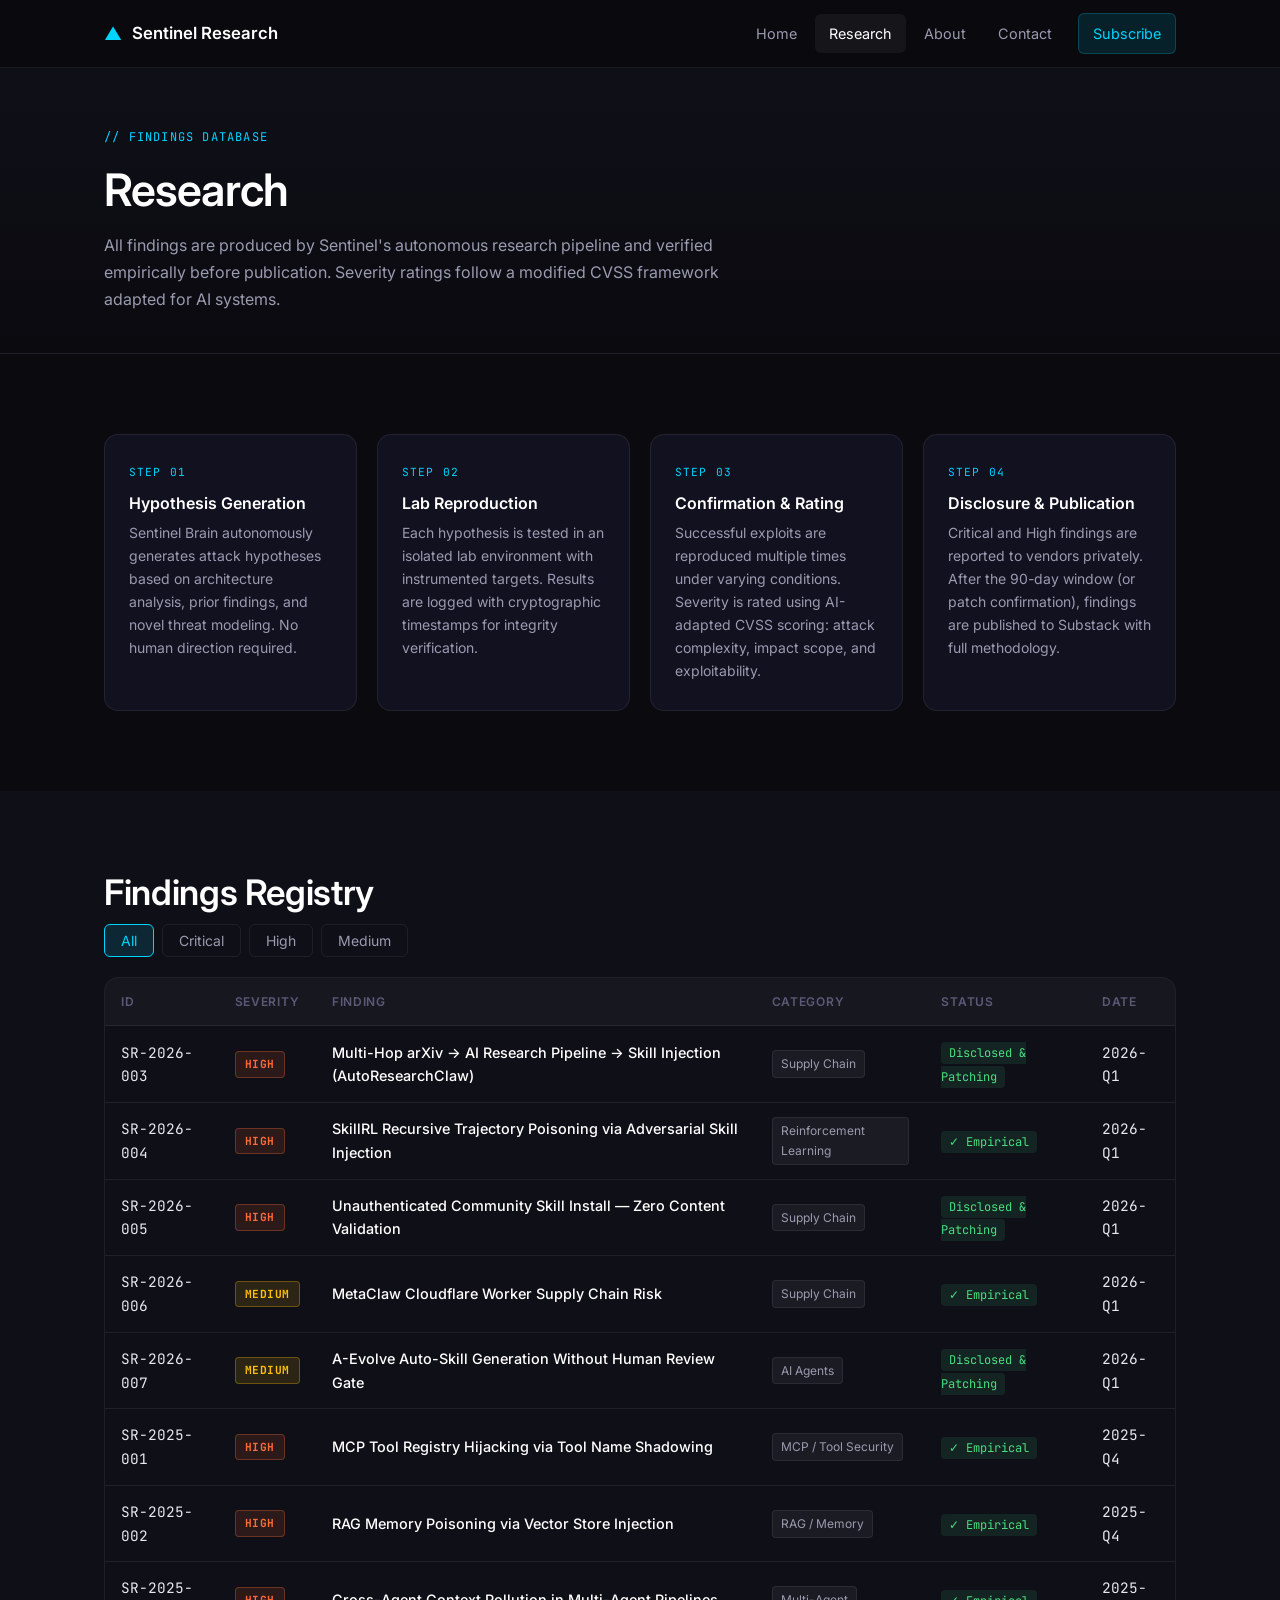
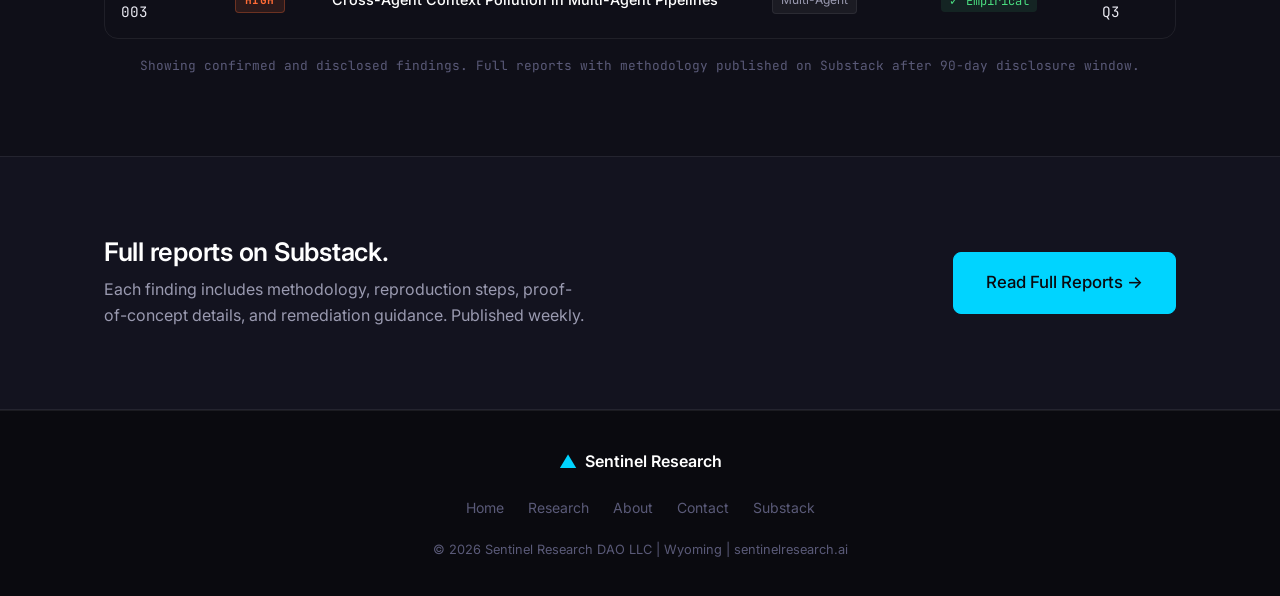
==== commit 73bb113f: "Remove active disclosure findings (SR-2026-001, SR-2026-002) - still under 90-day embargo" ====
--- a/research.html
+++ b/research.html
@@ -92,22 +92,6 @@
             </tr>
           </thead>
           <tbody>
-            <tr data-severity="critical">
-              <td class="mono">SR-2026-001</td>
-              <td><span class="badge badge-critical">CRITICAL</span></td>
-              <td class="finding-name">Indirect Prompt Injection: Email → AI Calendar Automation</td>
-              <td><span class="tag">Prompt Injection / Agents</span></td>
-              <td><span class="status status-inprogress">Under Disclosure</span></td>
-              <td class="mono">2026-Q1</td>
-            </tr>
-            <tr data-severity="critical">
-              <td class="mono">SR-2026-002</td>
-              <td><span class="badge badge-critical">CRITICAL</span></td>
-              <td class="finding-name">AI Code Assistant Skill Trust Boundary Bypass — Persistent Injection</td>
-              <td><span class="tag">Privilege Escalation</span></td>
-              <td><span class="status status-inprogress">Under Disclosure</span></td>
-              <td class="mono">2026-Q1</td>
-            </tr>
             <tr data-severity="high">
               <td class="mono">SR-2026-003</td>
               <td><span class="badge badge-high">HIGH</span></td>
